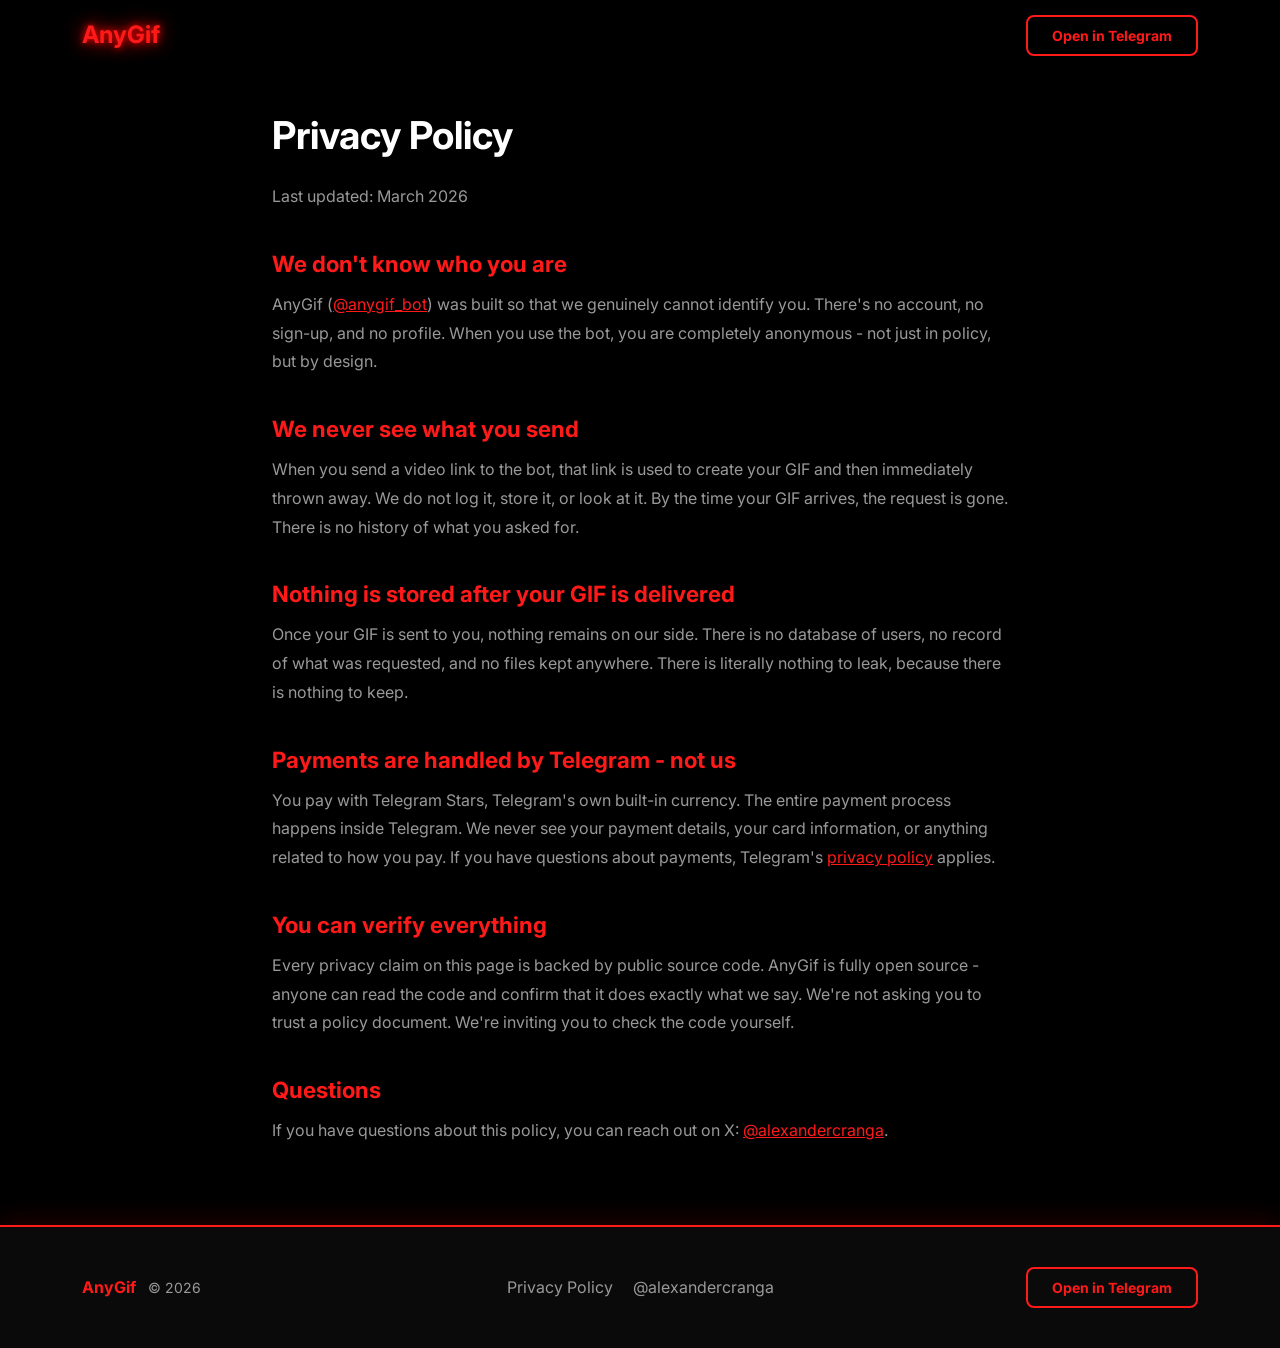
==== docs/privacy.html @ f0645698 "Go open source" ====
<!DOCTYPE html>
<html lang="en">
<head>
  <meta charset="UTF-8">
  <meta name="viewport" content="width=device-width, initial-scale=1">

  <!-- Google tag (gtag.js) -->
  <script async src="https://www.googletagmanager.com/gtag/js?id=G-8D807XM541"></script>
  <script>
    window.dataLayer = window.dataLayer || [];
    function gtag(){dataLayer.push(arguments);}
    gtag('js', new Date());
    gtag('config', 'G-8D807XM541');
  </script>

  <title>Privacy Policy - AnyGif Bot</title>
  <meta name="description" content="AnyGif Bot privacy policy. Fully anonymous Telegram GIF bot with zero data collection. No user IDs, no tracking, no cookies.">
  <meta name="robots" content="index, follow">
  <link rel="canonical" href="https://anygifbot.com/privacy.html">

  <!-- Favicon -->
  <link rel="icon" type="image/png" sizes="32x32" href="assets/favicon-32x32.png">
  <link rel="icon" type="image/x-icon" href="assets/favicon.ico">

  <!-- Fonts -->
  <link rel="preconnect" href="https://fonts.googleapis.com">
  <link rel="preconnect" href="https://fonts.gstatic.com" crossorigin>
  <link href="https://fonts.googleapis.com/css2?family=Inter:wght@400;700&display=swap" rel="stylesheet">

  <!-- Bootstrap 5 -->
  <link href="https://cdn.jsdelivr.net/npm/bootstrap@5.3.3/dist/css/bootstrap.min.css" rel="stylesheet">

  <!-- Custom -->
  <link rel="stylesheet" href="css/style.css">
</head>
<body>

  <!-- ===== Navbar ===== -->
  <nav class="navbar navbar-dark navbar-expand-md fixed-top">
    <div class="container">
      <a class="navbar-brand neon-text" href="index.html">AnyGif</a>
      <div class="ms-auto">
        <a class="btn btn-neon-outline btn-sm" href="https://t.me/anygif_bot" target="_blank" rel="noopener">Open in Telegram</a>
      </div>
    </div>
  </nav>

  <!-- ===== Privacy Content ===== -->
  <main class="privacy-content" style="padding-top:7rem;padding-bottom:4rem">
    <div class="container">
      <div class="row justify-content-center">
        <div class="col-lg-8">

          <h1 class="section-title mb-4">Privacy Policy</h1>
          <p style="color:var(--text-muted)">Last updated: March 2026</p>

          <h2>We don't know who you are</h2>
          <p>AnyGif (<a href="https://t.me/anygif_bot" target="_blank" rel="noopener">@anygif_bot</a>) was built so that we genuinely cannot identify you. There's no account, no sign-up, and no profile. When you use the bot, you are completely anonymous - not just in policy, but by design.</p>

          <h2>We never see what you send</h2>
          <p>When you send a video link to the bot, that link is used to create your GIF and then immediately thrown away. We do not log it, store it, or look at it. By the time your GIF arrives, the request is gone. There is no history of what you asked for.</p>

          <h2>Nothing is stored after your GIF is delivered</h2>
          <p>Once your GIF is sent to you, nothing remains on our side. There is no database of users, no record of what was requested, and no files kept anywhere. There is literally nothing to leak, because there is nothing to keep.</p>

          <h2>Payments are handled by Telegram - not us</h2>
          <p>You pay with Telegram Stars, Telegram's own built-in currency. The entire payment process happens inside Telegram. We never see your payment details, your card information, or anything related to how you pay. If you have questions about payments, Telegram's <a href="https://telegram.org/privacy" target="_blank" rel="noopener">privacy policy</a> applies.</p>

          <h2>You can verify everything</h2>
          <p>Every privacy claim on this page is backed by public source code. AnyGif is fully open source - anyone can read the code and confirm that it does exactly what we say. We're not asking you to trust a policy document. We're inviting you to check the code yourself.</p>

          <h2>Questions</h2>
          <p>If you have questions about this policy, you can reach out on X: <a href="https://x.com/alexandercranga" target="_blank" rel="noopener">@alexandercranga</a>.</p>

        </div>
      </div>
    </div>
  </main>

  <!-- ===== Footer ===== -->
  <footer>
    <div class="container">
      <div class="row align-items-center text-center text-md-start">
        <div class="col-md-4 mb-3 mb-md-0">
          <span class="fw-bold" style="color:var(--neon)">AnyGif</span>
          <span class="ms-2 small" style="color:var(--text-muted)">&copy; 2026</span>
        </div>
        <div class="col-md-4 mb-3 mb-md-0 text-md-center">
          <a href="privacy.html" class="me-3">Privacy Policy</a>
          <a href="https://x.com/alexandercranga" target="_blank" rel="noopener">@alexandercranga</a>
        </div>
        <div class="col-md-4 text-md-end">
          <a class="btn btn-neon-outline btn-sm" href="https://t.me/anygif_bot" target="_blank" rel="noopener">Open in Telegram</a>
        </div>
      </div>
    </div>
  </footer>

  <!-- Bootstrap JS -->
  <script src="https://cdn.jsdelivr.net/npm/bootstrap@5.3.3/dist/js/bootstrap.bundle.min.js"></script>
  <!-- Custom JS -->
  <script src="js/main.js"></script>
</body>
</html>
---- docs/css/style.css ----
/* ===== AnyGif Neon Theme ===== */

:root {
  --bg: #000000;
  --surface: #0a0a0a;
  --surface-alt: #111111;
  --neon: #ff1a1a;
  --neon-glow: #ff0000;
  --text: #ffffff;
  --text-muted: #999999;
  --font: 'Inter', sans-serif;
}

/* ===== Base ===== */

* { box-sizing: border-box; }

html { scroll-behavior: smooth; }

body {
  background: var(--bg);
  color: var(--text);
  font-family: var(--font);
  overflow-x: hidden;
}

::selection {
  background: var(--neon);
  color: var(--bg);
}

a { color: var(--neon); transition: opacity .2s; }
a:hover { color: var(--neon); opacity: .8; }

/* ===== Neon Utilities ===== */

.neon-text {
  text-shadow:
    0 0 7px var(--neon-glow),
    0 0 20px var(--neon-glow),
    0 0 42px var(--neon-glow);
}

.neon-glow-box {
  box-shadow:
    0 0 8px var(--neon-glow),
    0 0 24px rgba(255, 0, 0, .25);
}

/* ===== Navbar ===== */

.navbar {
  transition: background .3s, backdrop-filter .3s;
  padding: .75rem 0;
}

.navbar.scrolled {
  background: rgba(0, 0, 0, .85) !important;
  backdrop-filter: blur(12px);
  -webkit-backdrop-filter: blur(12px);
}

.navbar-brand {
  font-weight: 700;
  font-size: 1.5rem;
  color: var(--neon) !important;
  text-shadow:
    0 0 7px var(--neon-glow),
    0 0 20px var(--neon-glow);
}

/* ===== Buttons ===== */

.btn-neon {
  background: var(--neon);
  color: #fff;
  border: none;
  font-weight: 700;
  padding: .75rem 2rem;
  border-radius: .5rem;
  transition: box-shadow .25s, transform .15s;
  box-shadow: 0 0 12px var(--neon-glow), 0 0 36px rgba(255, 0, 0, .3);
}

.btn-neon:hover {
  color: #fff;
  transform: translateY(-2px);
  box-shadow: 0 0 20px var(--neon-glow), 0 0 60px rgba(255, 0, 0, .45);
}

.btn-neon-outline {
  background: transparent;
  color: var(--neon);
  border: 2px solid var(--neon);
  font-weight: 700;
  padding: .5rem 1.5rem;
  border-radius: .5rem;
  transition: box-shadow .25s, background .25s;
}

.btn-neon-outline:hover {
  color: #fff;
  background: var(--neon);
  box-shadow: 0 0 12px var(--neon-glow);
}

/* ===== Hero ===== */

.hero {
  min-height: 100vh;
  display: flex;
  align-items: center;
  position: relative;
}

.hero h1 {
  font-size: clamp(2.2rem, 6vw, 4rem);
  font-weight: 700;
  line-height: 1.15;
}

.hero .lead {
  font-size: clamp(1rem, 2.5vw, 1.35rem);
  color: var(--text-muted);
}

.hero-demo-video {
  width: 100%;
  max-width: 480px;
  border: 2px solid var(--neon);
  border-radius: 1rem;
  overflow: hidden;
  animation: pulse-glow 2.5s ease-in-out infinite;
}

@keyframes pulse-glow {
  0%, 100% { box-shadow: 0 0 12px var(--neon-glow), 0 0 36px rgba(255, 0, 0, .15); }
  50% { box-shadow: 0 0 24px var(--neon-glow), 0 0 72px rgba(255, 0, 0, .3); }
}

.badge-anon {
  display: inline-block;
  font-size: .9rem;
  color: var(--neon);
  border: 1px solid rgba(255, 26, 26, .35);
  border-radius: 2rem;
  padding: .4rem 1.25rem;
  letter-spacing: .03em;
}

/* ===== Sections ===== */

section { padding: 5rem 0; }

.section-title {
  font-size: clamp(1.6rem, 4vw, 2.4rem);
  font-weight: 700;
  margin-bottom: .75rem;
}

/* ===== Privacy / Anonymous Section ===== */

.privacy-section {
  background: var(--surface);
  border-top: 1px solid rgba(255, 26, 26, .15);
  border-bottom: 1px solid rgba(255, 26, 26, .15);
}

.icon-card {
  background: var(--surface-alt);
  border: 1px solid rgba(255, 255, 255, .06);
  border-radius: .75rem;
  padding: 2rem 1.5rem;
  text-align: center;
  transition: border-color .25s, box-shadow .25s;
  height: 100%;
}

.icon-card:hover {
  border-color: rgba(255, 26, 26, .3);
  box-shadow: 0 0 18px rgba(255, 0, 0, .1);
}

.icon-card svg {
  width: 40px;
  height: 40px;
  color: var(--neon);
  margin-bottom: 1rem;
}

.icon-card h3 {
  font-size: 1.15rem;
  font-weight: 700;
  margin-bottom: .5rem;
}

.icon-card p {
  color: var(--text-muted);
  font-size: .95rem;
  margin: 0;
}

/* ===== How It Works ===== */

.step-number {
  display: inline-flex;
  align-items: center;
  justify-content: center;
  width: 48px;
  height: 48px;
  border-radius: 50%;
  border: 2px solid var(--neon);
  color: var(--neon);
  font-weight: 700;
  font-size: 1.25rem;
  margin-bottom: 1rem;
  box-shadow: 0 0 12px rgba(255, 0, 0, .2);
}

/* ===== Supported Sites ===== */

.site-pill {
  display: inline-block;
  background: var(--surface-alt);
  border: 1px solid rgba(255, 255, 255, .08);
  border-radius: 2rem;
  padding: .4rem 1rem;
  font-size: .9rem;
  margin: .25rem;
  transition: border-color .2s;
}

.site-pill:hover {
  border-color: var(--neon);
}

.sites-expanded .site-pill {
  font-size: .85rem;
  padding: .3rem .85rem;
}

.sites-expanded h6 {
  color: var(--neon);
  font-weight: 700;
  font-size: .85rem;
  text-transform: uppercase;
  letter-spacing: .06em;
  margin-top: 1.25rem;
  margin-bottom: .5rem;
}

/* ===== FAQ Accordion ===== */

.accordion-item {
  background: var(--surface) !important;
  border: 1px solid rgba(255, 255, 255, .06) !important;
}

.accordion-button {
  background: var(--surface) !important;
  color: var(--text) !important;
  font-weight: 600;
  font-size: 1rem;
  box-shadow: none !important;
}

.accordion-button::after {
  filter: invert(1);
}

.accordion-button:not(.collapsed) {
  color: var(--neon) !important;
  background: var(--surface-alt) !important;
}

.accordion-body {
  background: var(--surface-alt);
  color: var(--text-muted);
  font-size: .95rem;
  line-height: 1.7;
}

/* ===== Footer ===== */

footer {
  border-top: 2px solid var(--neon);
  box-shadow: 0 -4px 24px rgba(255, 0, 0, .15);
  background: var(--surface);
  padding: 2.5rem 0;
}

footer a {
  color: var(--text-muted);
  text-decoration: none;
}

footer a:hover {
  color: var(--neon);
  opacity: 1;
}

/* ===== Privacy Page ===== */

.privacy-content h2 {
  font-size: 1.4rem;
  font-weight: 700;
  margin-top: 2.5rem;
  margin-bottom: .75rem;
  color: var(--neon);
}

.privacy-content p,
.privacy-content li {
  color: var(--text-muted);
  line-height: 1.8;
}

.privacy-content ul {
  padding-left: 1.25rem;
}

/* ===== Responsive ===== */

@media (max-width: 767.98px) {
  .hero { text-align: center; }
  .hero-demo-video { margin: 0 auto 2rem; max-width: 320px; }
  section { padding: 3.5rem 0; }
  .btn-neon { width: 100%; }
}
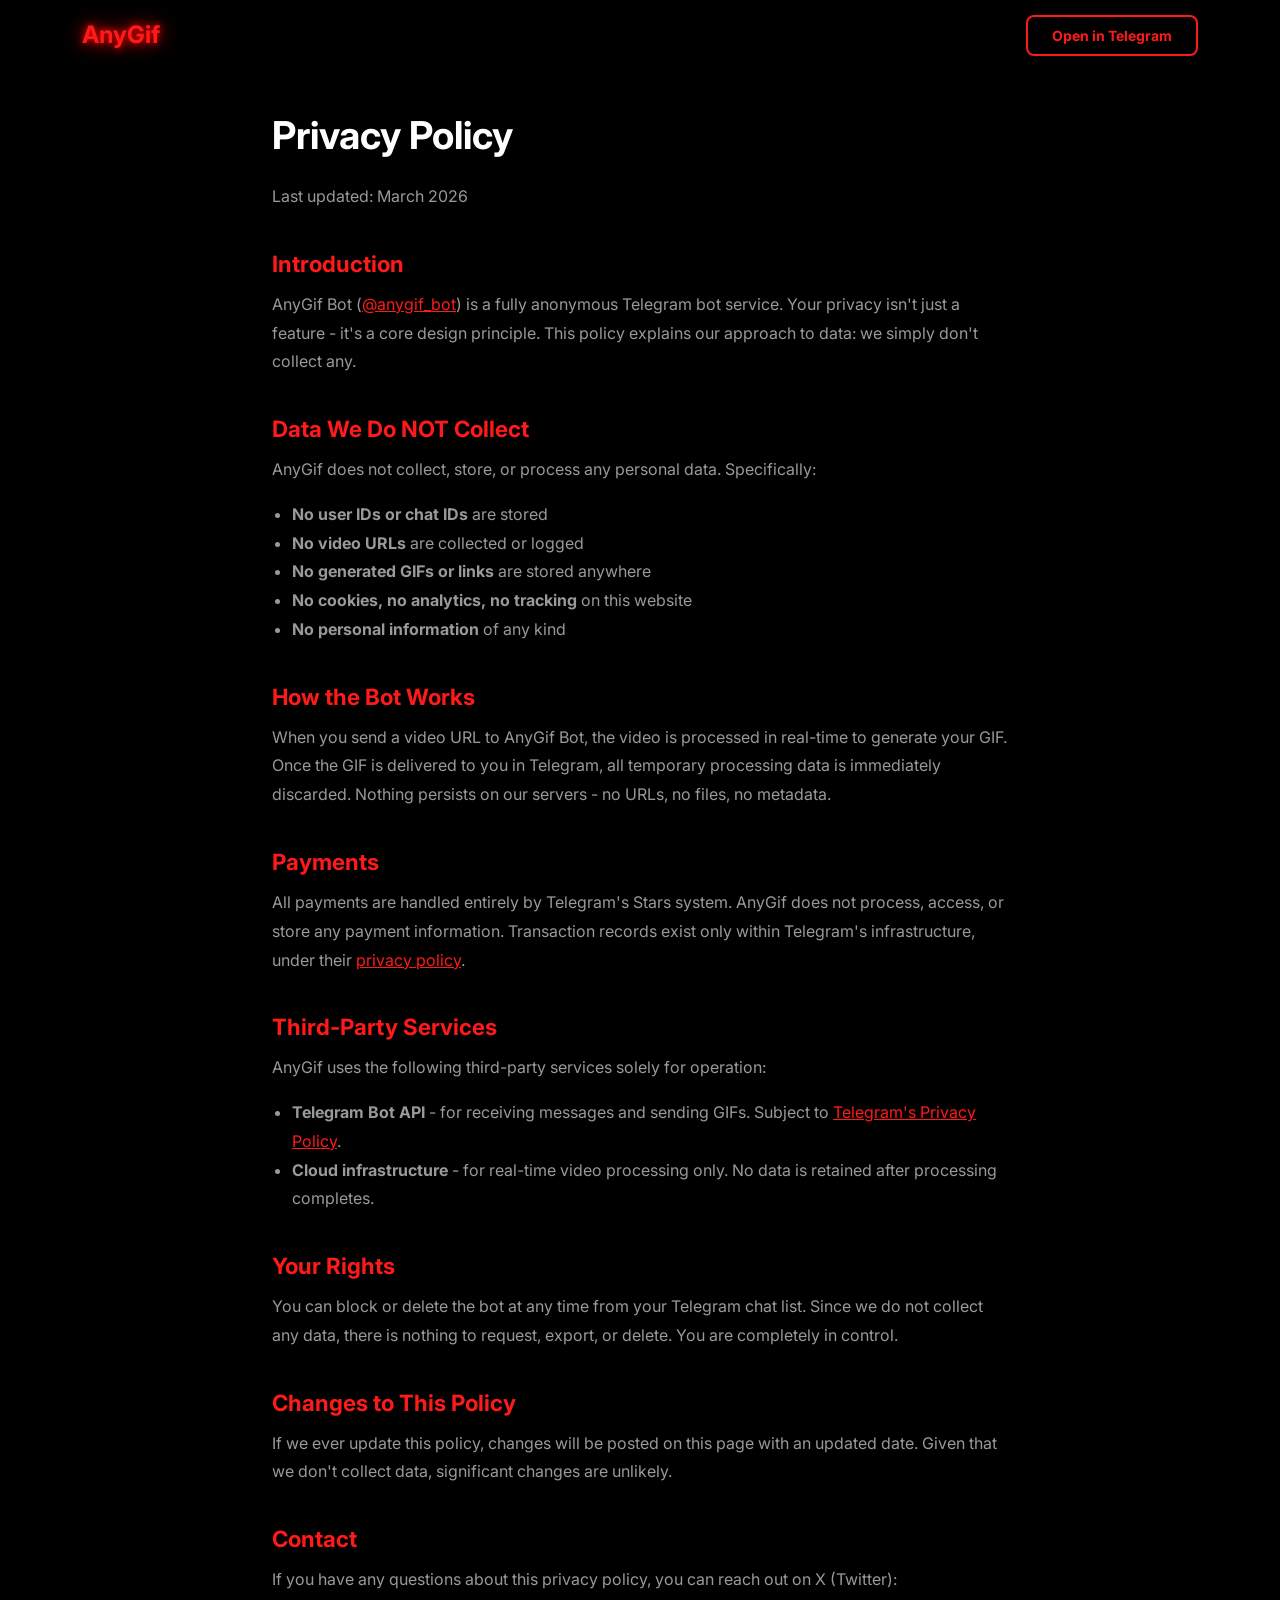
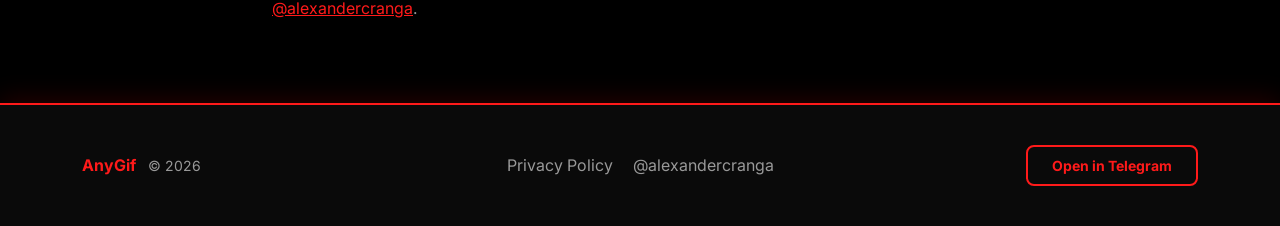
==== commit 57f95b31: "static page" ====
--- a/docs/privacy.html
+++ b/docs/privacy.html
@@ -3,24 +3,12 @@
 <head>
   <meta charset="UTF-8">
   <meta name="viewport" content="width=device-width, initial-scale=1">
-
-  <!-- Google tag (gtag.js) -->
-  <script async src="https://www.googletagmanager.com/gtag/js?id=G-8D807XM541"></script>
-  <script>
-    window.dataLayer = window.dataLayer || [];
-    function gtag(){dataLayer.push(arguments);}
-    gtag('js', new Date());
-    gtag('config', 'G-8D807XM541');
-  </script>
-
   <title>Privacy Policy - AnyGif Bot</title>
-  <meta name="description" content="AnyGif Bot privacy policy. Fully anonymous Telegram GIF bot with zero data collection. No user IDs, no tracking, no cookies.">
-  <meta name="robots" content="index, follow">
-  <link rel="canonical" href="https://anygifbot.com/privacy.html">
+  <meta name="description" content="AnyGif Bot privacy policy. Fully anonymous, zero data collection.">
+  <link rel="canonical" href="https://alexanderkranga.github.io/anygif/privacy.html">
 
   <!-- Favicon -->
-  <link rel="icon" type="image/png" sizes="32x32" href="assets/favicon-32x32.png">
-  <link rel="icon" type="image/x-icon" href="assets/favicon.ico">
+  <link rel="icon" href="assets/favicon.ico">
 
   <!-- Fonts -->
   <link rel="preconnect" href="https://fonts.googleapis.com">
@@ -54,23 +42,40 @@
           <h1 class="section-title mb-4">Privacy Policy</h1>
           <p style="color:var(--text-muted)">Last updated: March 2026</p>
 
-          <h2>We don't know who you are</h2>
-          <p>AnyGif (<a href="https://t.me/anygif_bot" target="_blank" rel="noopener">@anygif_bot</a>) was built so that we genuinely cannot identify you. There's no account, no sign-up, and no profile. When you use the bot, you are completely anonymous - not just in policy, but by design.</p>
+          <h2>Introduction</h2>
+          <p>AnyGif Bot (<a href="https://t.me/anygif_bot" target="_blank" rel="noopener">@anygif_bot</a>) is a fully anonymous Telegram bot service. Your privacy isn't just a feature - it's a core design principle. This policy explains our approach to data: we simply don't collect any.</p>
 
-          <h2>We never see what you send</h2>
-          <p>When you send a video link to the bot, that link is used to create your GIF and then immediately thrown away. We do not log it, store it, or look at it. By the time your GIF arrives, the request is gone. There is no history of what you asked for.</p>
+          <h2>Data We Do NOT Collect</h2>
+          <p>AnyGif does not collect, store, or process any personal data. Specifically:</p>
+          <ul>
+            <li><strong>No user IDs or chat IDs</strong> are stored</li>
+            <li><strong>No video URLs</strong> are collected or logged</li>
+            <li><strong>No generated GIFs or links</strong> are stored anywhere</li>
+            <li><strong>No cookies, no analytics, no tracking</strong> on this website</li>
+            <li><strong>No personal information</strong> of any kind</li>
+          </ul>
 
-          <h2>Nothing is stored after your GIF is delivered</h2>
-          <p>Once your GIF is sent to you, nothing remains on our side. There is no database of users, no record of what was requested, and no files kept anywhere. There is literally nothing to leak, because there is nothing to keep.</p>
+          <h2>How the Bot Works</h2>
+          <p>When you send a video URL to AnyGif Bot, the video is processed in real-time to generate your GIF. Once the GIF is delivered to you in Telegram, all temporary processing data is immediately discarded. Nothing persists on our servers - no URLs, no files, no metadata.</p>
 
-          <h2>Payments are handled by Telegram - not us</h2>
-          <p>You pay with Telegram Stars, Telegram's own built-in currency. The entire payment process happens inside Telegram. We never see your payment details, your card information, or anything related to how you pay. If you have questions about payments, Telegram's <a href="https://telegram.org/privacy" target="_blank" rel="noopener">privacy policy</a> applies.</p>
+          <h2>Payments</h2>
+          <p>All payments are handled entirely by Telegram's Stars system. AnyGif does not process, access, or store any payment information. Transaction records exist only within Telegram's infrastructure, under their <a href="https://telegram.org/privacy" target="_blank" rel="noopener">privacy policy</a>.</p>
 
-          <h2>You can verify everything</h2>
-          <p>Every privacy claim on this page is backed by public source code. AnyGif is fully open source - anyone can read the code and confirm that it does exactly what we say. We're not asking you to trust a policy document. We're inviting you to check the code yourself.</p>
+          <h2>Third-Party Services</h2>
+          <p>AnyGif uses the following third-party services solely for operation:</p>
+          <ul>
+            <li><strong>Telegram Bot API</strong> - for receiving messages and sending GIFs. Subject to <a href="https://telegram.org/privacy" target="_blank" rel="noopener">Telegram's Privacy Policy</a>.</li>
+            <li><strong>Cloud infrastructure</strong> - for real-time video processing only. No data is retained after processing completes.</li>
+          </ul>
 
-          <h2>Questions</h2>
-          <p>If you have questions about this policy, you can reach out on X: <a href="https://x.com/alexandercranga" target="_blank" rel="noopener">@alexandercranga</a>.</p>
+          <h2>Your Rights</h2>
+          <p>You can block or delete the bot at any time from your Telegram chat list. Since we do not collect any data, there is nothing to request, export, or delete. You are completely in control.</p>
+
+          <h2>Changes to This Policy</h2>
+          <p>If we ever update this policy, changes will be posted on this page with an updated date. Given that we don't collect data, significant changes are unlikely.</p>
+
+          <h2>Contact</h2>
+          <p>If you have any questions about this privacy policy, you can reach out on X (Twitter): <a href="https://x.com/alexandercranga" target="_blank" rel="noopener">@alexandercranga</a>.</p>
 
         </div>
       </div>
--- a/docs/css/style.css
+++ b/docs/css/style.css
@@ -124,13 +124,33 @@
   color: var(--text-muted);
 }
 
-.hero-demo-video {
+.hero-demo-placeholder {
   width: 100%;
   max-width: 480px;
+  aspect-ratio: 4 / 3;
   border: 2px solid var(--neon);
   border-radius: 1rem;
+  display: flex;
+  align-items: center;
+  justify-content: center;
+  position: relative;
   overflow: hidden;
   animation: pulse-glow 2.5s ease-in-out infinite;
+}
+
+.hero-demo-placeholder::before {
+  content: '';
+  position: absolute;
+  inset: 0;
+  border-radius: 1rem;
+  background: radial-gradient(ellipse at center, rgba(255, 0, 0, .08) 0%, transparent 70%);
+}
+
+.hero-demo-placeholder svg {
+  width: 64px;
+  height: 64px;
+  opacity: .5;
+  color: var(--neon);
 }
 
 @keyframes pulse-glow {
@@ -323,7 +343,7 @@
 
 @media (max-width: 767.98px) {
   .hero { text-align: center; }
-  .hero-demo-video { margin: 0 auto 2rem; max-width: 320px; }
+  .hero-demo-placeholder { margin: 0 auto 2rem; max-width: 320px; }
   section { padding: 3.5rem 0; }
   .btn-neon { width: 100%; }
 }
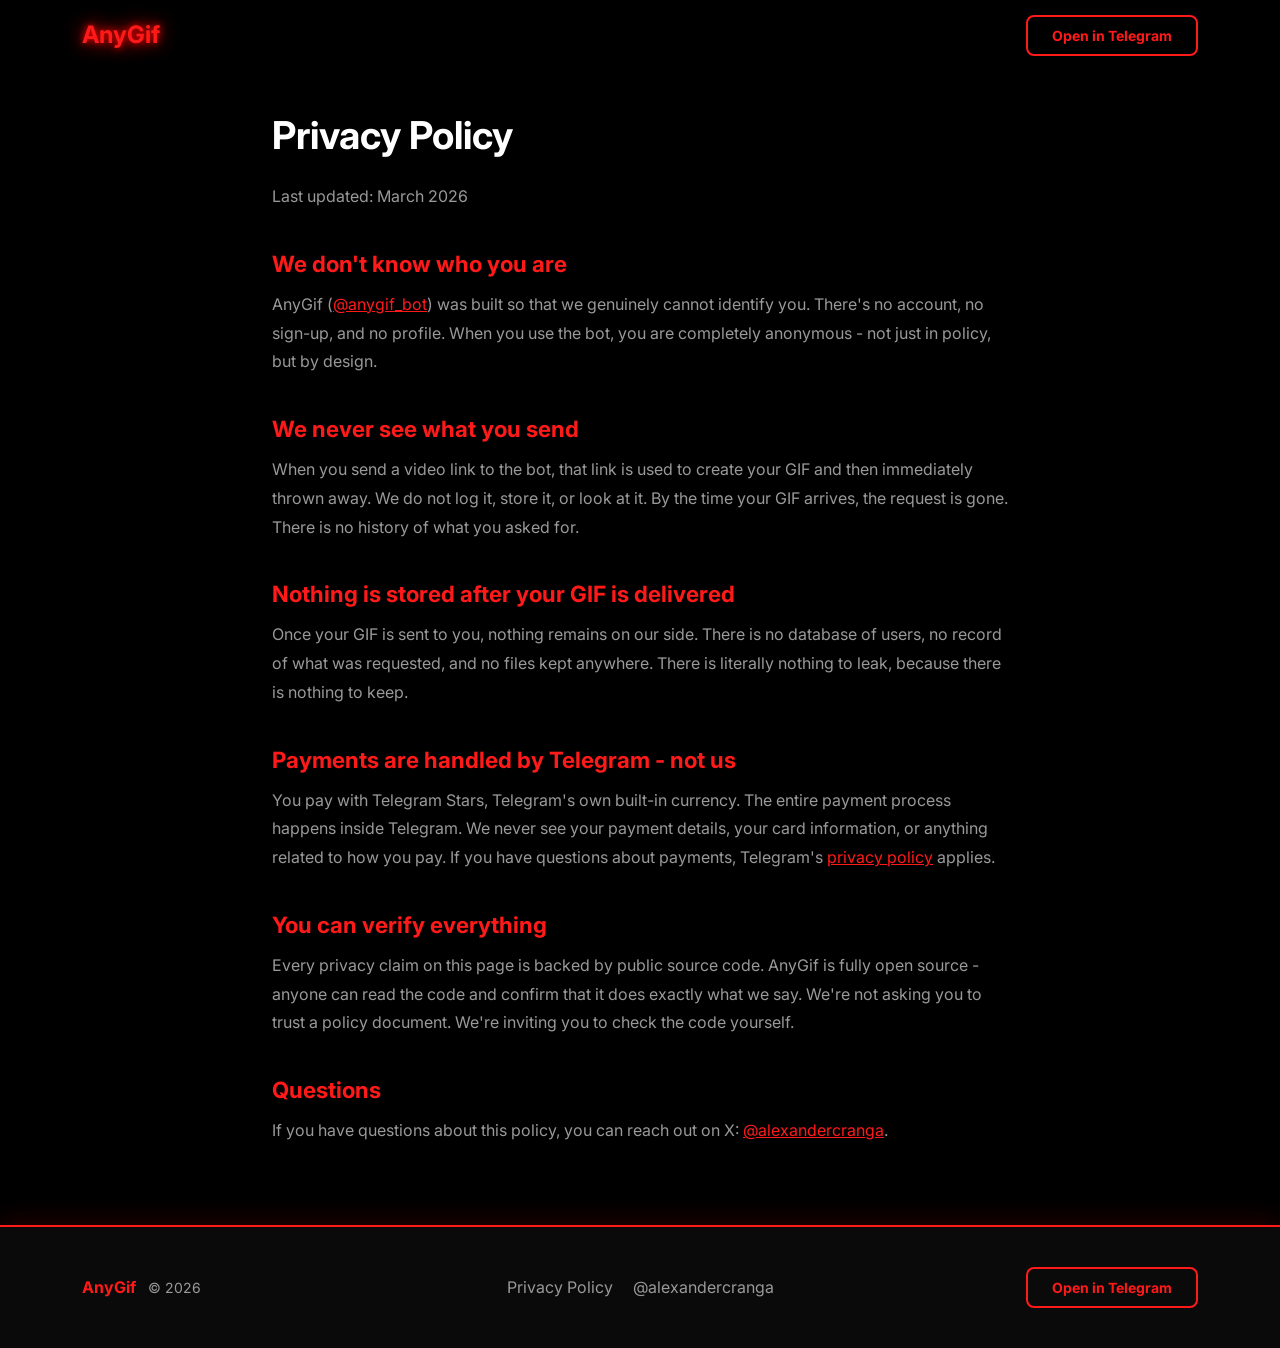
==== commit 68f83c0d: "updates" ====
--- a/docs/privacy.html
+++ b/docs/privacy.html
@@ -3,12 +3,24 @@
 <head>
   <meta charset="UTF-8">
   <meta name="viewport" content="width=device-width, initial-scale=1">
+
+  <!-- Google tag (gtag.js) -->
+  <script async src="https://www.googletagmanager.com/gtag/js?id=G-8D807XM541"></script>
+  <script>
+    window.dataLayer = window.dataLayer || [];
+    function gtag(){dataLayer.push(arguments);}
+    gtag('js', new Date());
+    gtag('config', 'G-8D807XM541');
+  </script>
+
   <title>Privacy Policy - AnyGif Bot</title>
-  <meta name="description" content="AnyGif Bot privacy policy. Fully anonymous, zero data collection.">
-  <link rel="canonical" href="https://alexanderkranga.github.io/anygif/privacy.html">
+  <meta name="description" content="AnyGif Bot privacy policy. Fully anonymous Telegram GIF bot with zero data collection. No user IDs, no tracking, no cookies.">
+  <meta name="robots" content="index, follow">
+  <link rel="canonical" href="https://anygifbot.com/privacy.html">
 
   <!-- Favicon -->
-  <link rel="icon" href="assets/favicon.ico">
+  <link rel="icon" type="image/png" sizes="32x32" href="assets/favicon-32x32.png">
+  <link rel="icon" type="image/x-icon" href="assets/favicon.ico">
 
   <!-- Fonts -->
   <link rel="preconnect" href="https://fonts.googleapis.com">
@@ -42,40 +54,23 @@
           <h1 class="section-title mb-4">Privacy Policy</h1>
           <p style="color:var(--text-muted)">Last updated: March 2026</p>
 
-          <h2>Introduction</h2>
-          <p>AnyGif Bot (<a href="https://t.me/anygif_bot" target="_blank" rel="noopener">@anygif_bot</a>) is a fully anonymous Telegram bot service. Your privacy isn't just a feature - it's a core design principle. This policy explains our approach to data: we simply don't collect any.</p>
+          <h2>We don't know who you are</h2>
+          <p>AnyGif (<a href="https://t.me/anygif_bot" target="_blank" rel="noopener">@anygif_bot</a>) was built so that we genuinely cannot identify you. There's no account, no sign-up, and no profile. When you use the bot, you are completely anonymous - not just in policy, but by design.</p>
 
-          <h2>Data We Do NOT Collect</h2>
-          <p>AnyGif does not collect, store, or process any personal data. Specifically:</p>
-          <ul>
-            <li><strong>No user IDs or chat IDs</strong> are stored</li>
-            <li><strong>No video URLs</strong> are collected or logged</li>
-            <li><strong>No generated GIFs or links</strong> are stored anywhere</li>
-            <li><strong>No cookies, no analytics, no tracking</strong> on this website</li>
-            <li><strong>No personal information</strong> of any kind</li>
-          </ul>
+          <h2>We never see what you send</h2>
+          <p>When you send a video link to the bot, that link is used to create your GIF and then immediately thrown away. We do not log it, store it, or look at it. By the time your GIF arrives, the request is gone. There is no history of what you asked for.</p>
 
-          <h2>How the Bot Works</h2>
-          <p>When you send a video URL to AnyGif Bot, the video is processed in real-time to generate your GIF. Once the GIF is delivered to you in Telegram, all temporary processing data is immediately discarded. Nothing persists on our servers - no URLs, no files, no metadata.</p>
+          <h2>Nothing is stored after your GIF is delivered</h2>
+          <p>Once your GIF is sent to you, nothing remains on our side. There is no database of users, no record of what was requested, and no files kept anywhere. There is literally nothing to leak, because there is nothing to keep.</p>
 
-          <h2>Payments</h2>
-          <p>All payments are handled entirely by Telegram's Stars system. AnyGif does not process, access, or store any payment information. Transaction records exist only within Telegram's infrastructure, under their <a href="https://telegram.org/privacy" target="_blank" rel="noopener">privacy policy</a>.</p>
+          <h2>Payments are handled by Telegram - not us</h2>
+          <p>You pay with Telegram Stars, Telegram's own built-in currency. The entire payment process happens inside Telegram. We never see your payment details, your card information, or anything related to how you pay. If you have questions about payments, Telegram's <a href="https://telegram.org/privacy" target="_blank" rel="noopener">privacy policy</a> applies.</p>
 
-          <h2>Third-Party Services</h2>
-          <p>AnyGif uses the following third-party services solely for operation:</p>
-          <ul>
-            <li><strong>Telegram Bot API</strong> - for receiving messages and sending GIFs. Subject to <a href="https://telegram.org/privacy" target="_blank" rel="noopener">Telegram's Privacy Policy</a>.</li>
-            <li><strong>Cloud infrastructure</strong> - for real-time video processing only. No data is retained after processing completes.</li>
-          </ul>
+          <h2>You can verify everything</h2>
+          <p>Every privacy claim on this page is backed by public source code. AnyGif is fully open source - anyone can read the code and confirm that it does exactly what we say. We're not asking you to trust a policy document. We're inviting you to check the code yourself.</p>
 
-          <h2>Your Rights</h2>
-          <p>You can block or delete the bot at any time from your Telegram chat list. Since we do not collect any data, there is nothing to request, export, or delete. You are completely in control.</p>
-
-          <h2>Changes to This Policy</h2>
-          <p>If we ever update this policy, changes will be posted on this page with an updated date. Given that we don't collect data, significant changes are unlikely.</p>
-
-          <h2>Contact</h2>
-          <p>If you have any questions about this privacy policy, you can reach out on X (Twitter): <a href="https://x.com/alexandercranga" target="_blank" rel="noopener">@alexandercranga</a>.</p>
+          <h2>Questions</h2>
+          <p>If you have questions about this policy, you can reach out on X: <a href="https://x.com/alexandercranga" target="_blank" rel="noopener">@alexandercranga</a>.</p>
 
         </div>
       </div>
--- a/docs/css/style.css
+++ b/docs/css/style.css
@@ -124,33 +124,13 @@
   color: var(--text-muted);
 }
 
-.hero-demo-placeholder {
+.hero-demo-video {
   width: 100%;
   max-width: 480px;
-  aspect-ratio: 4 / 3;
   border: 2px solid var(--neon);
   border-radius: 1rem;
-  display: flex;
-  align-items: center;
-  justify-content: center;
-  position: relative;
   overflow: hidden;
   animation: pulse-glow 2.5s ease-in-out infinite;
-}
-
-.hero-demo-placeholder::before {
-  content: '';
-  position: absolute;
-  inset: 0;
-  border-radius: 1rem;
-  background: radial-gradient(ellipse at center, rgba(255, 0, 0, .08) 0%, transparent 70%);
-}
-
-.hero-demo-placeholder svg {
-  width: 64px;
-  height: 64px;
-  opacity: .5;
-  color: var(--neon);
 }
 
 @keyframes pulse-glow {
@@ -343,7 +323,7 @@
 
 @media (max-width: 767.98px) {
   .hero { text-align: center; }
-  .hero-demo-placeholder { margin: 0 auto 2rem; max-width: 320px; }
+  .hero-demo-video { margin: 0 auto 2rem; max-width: 320px; }
   section { padding: 3.5rem 0; }
   .btn-neon { width: 100%; }
 }
